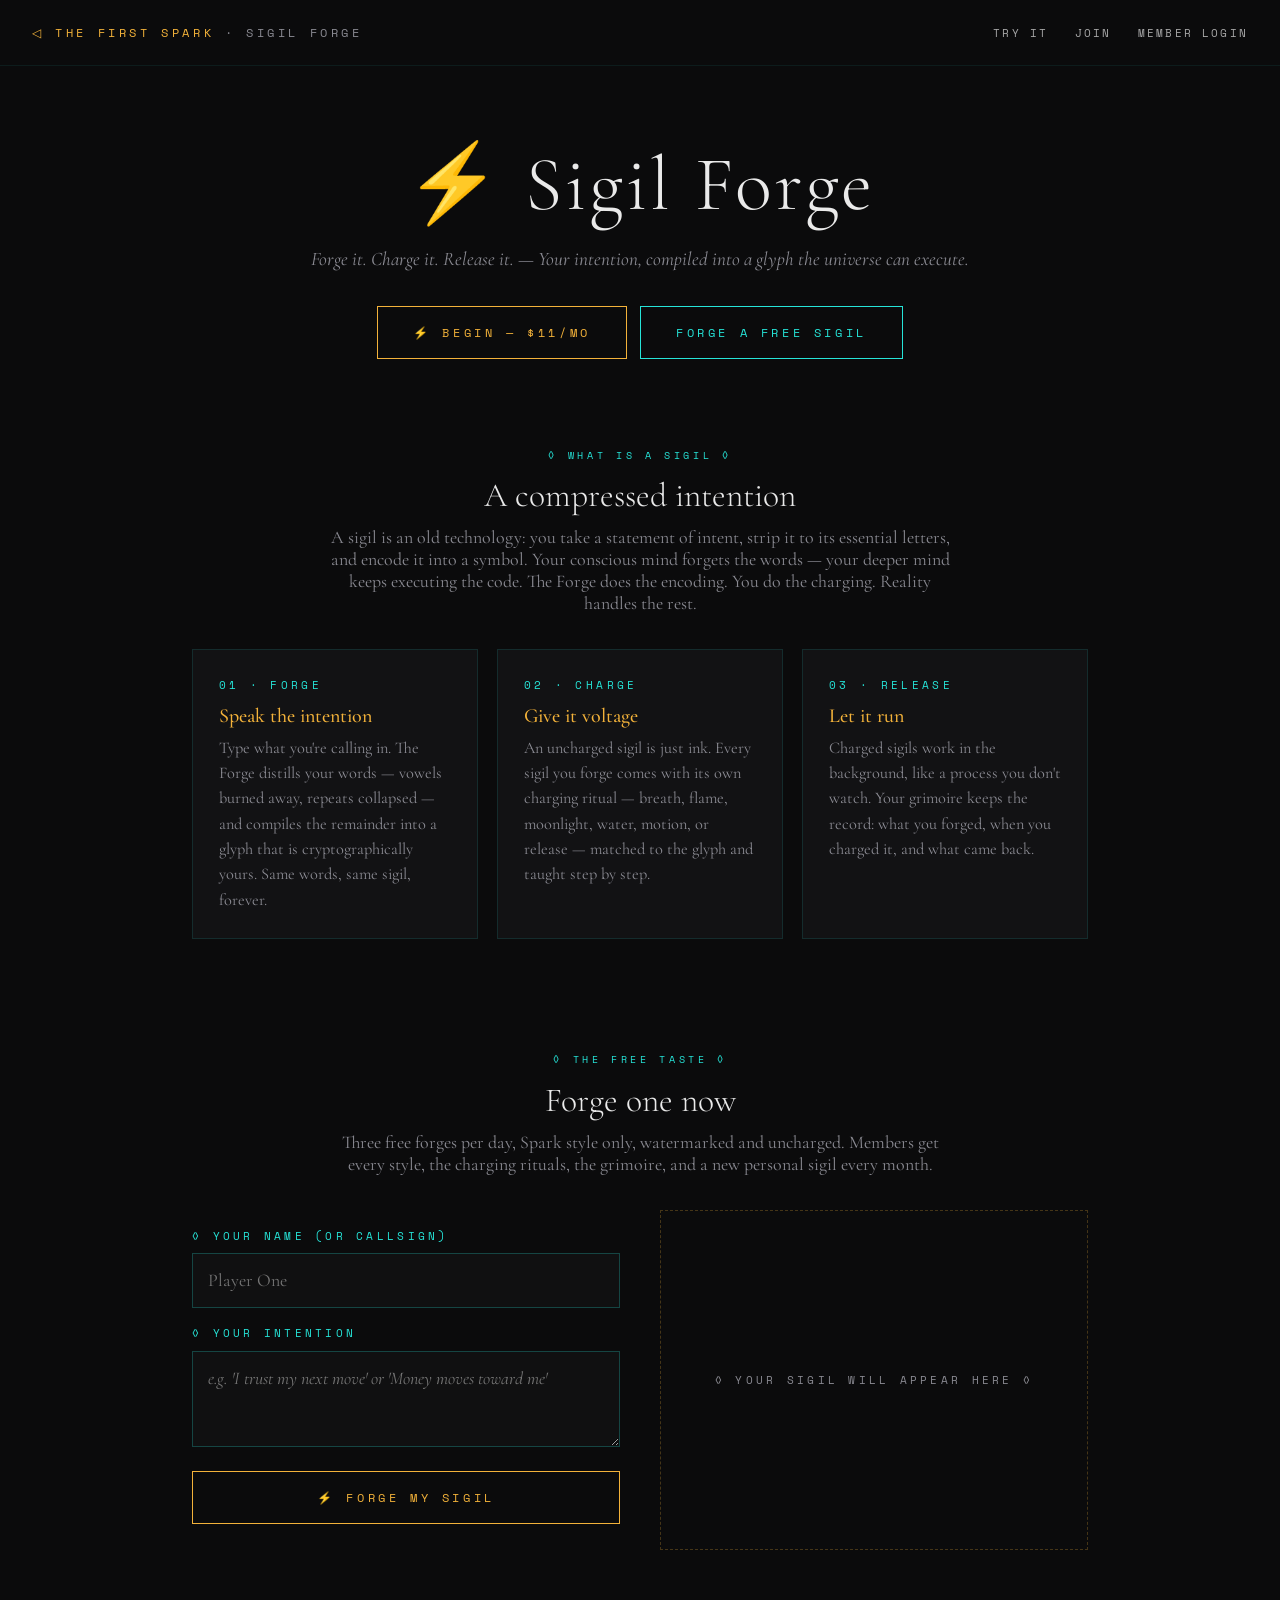
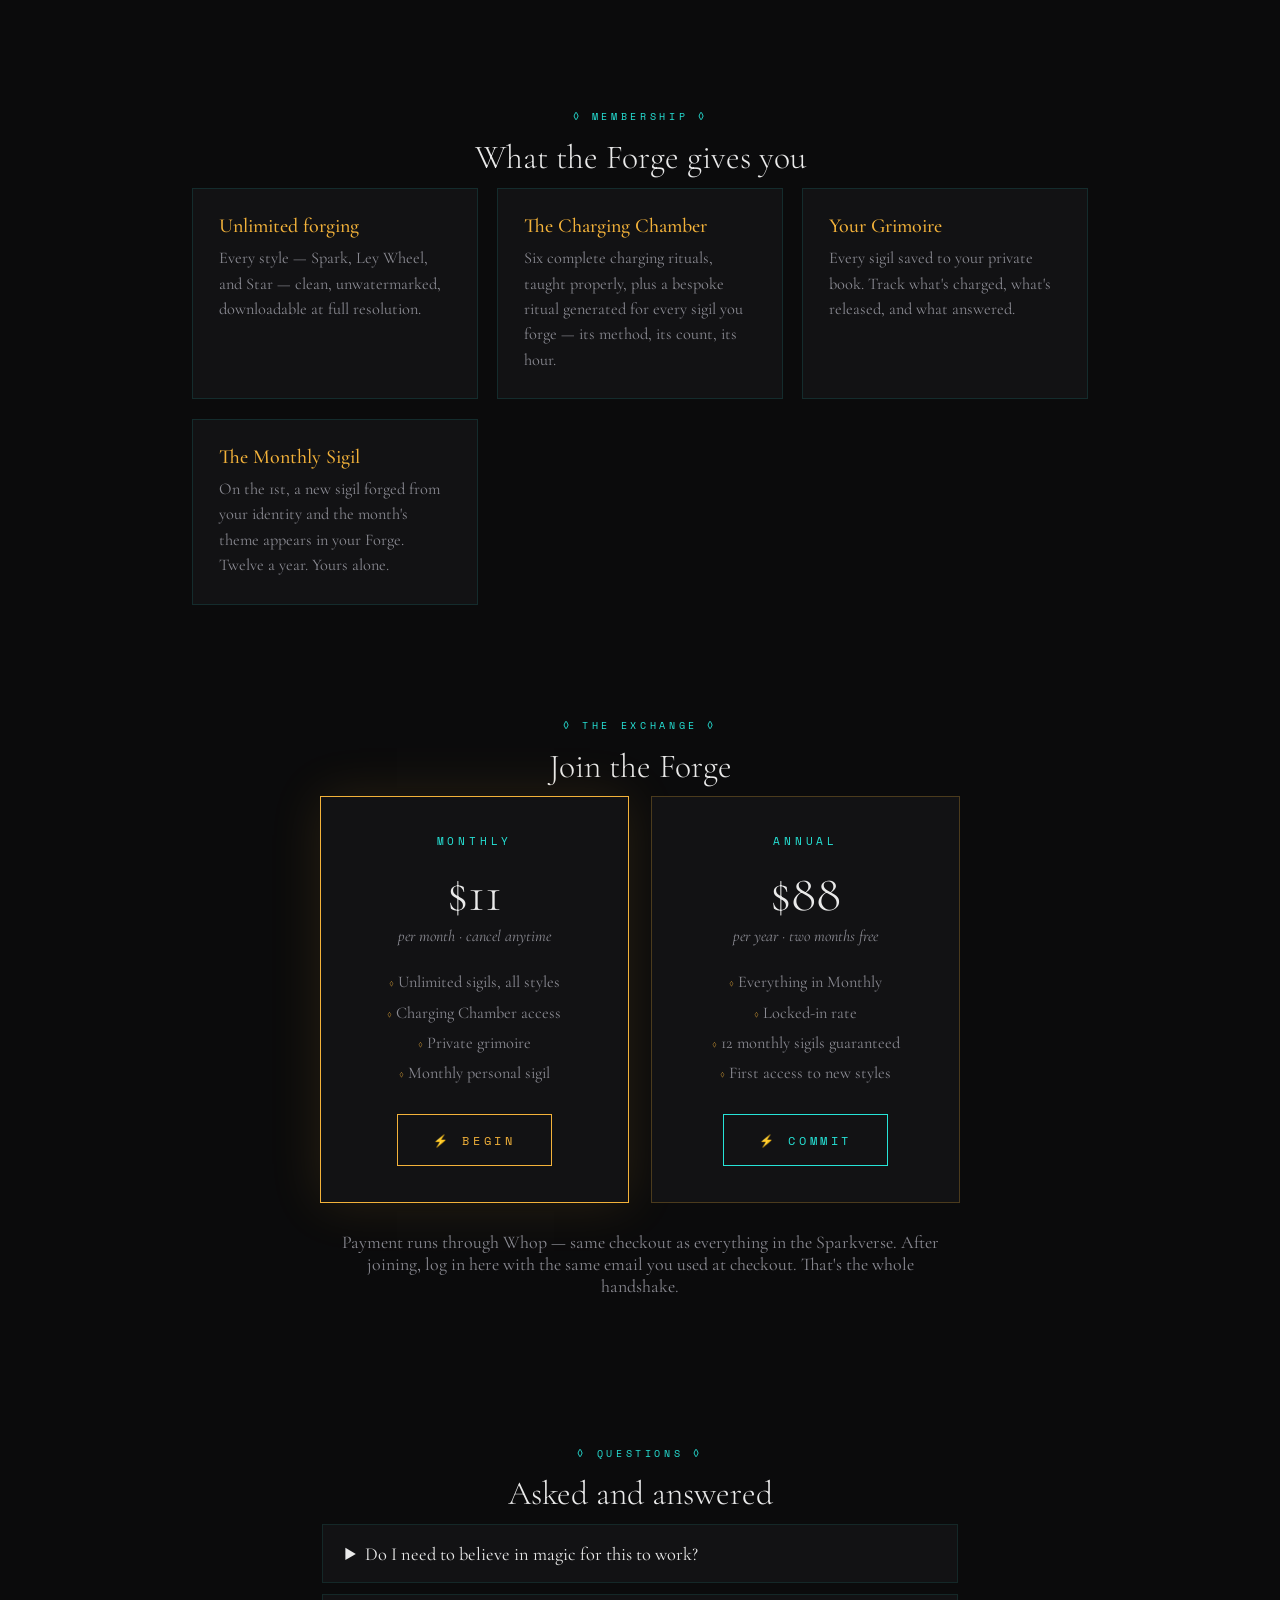
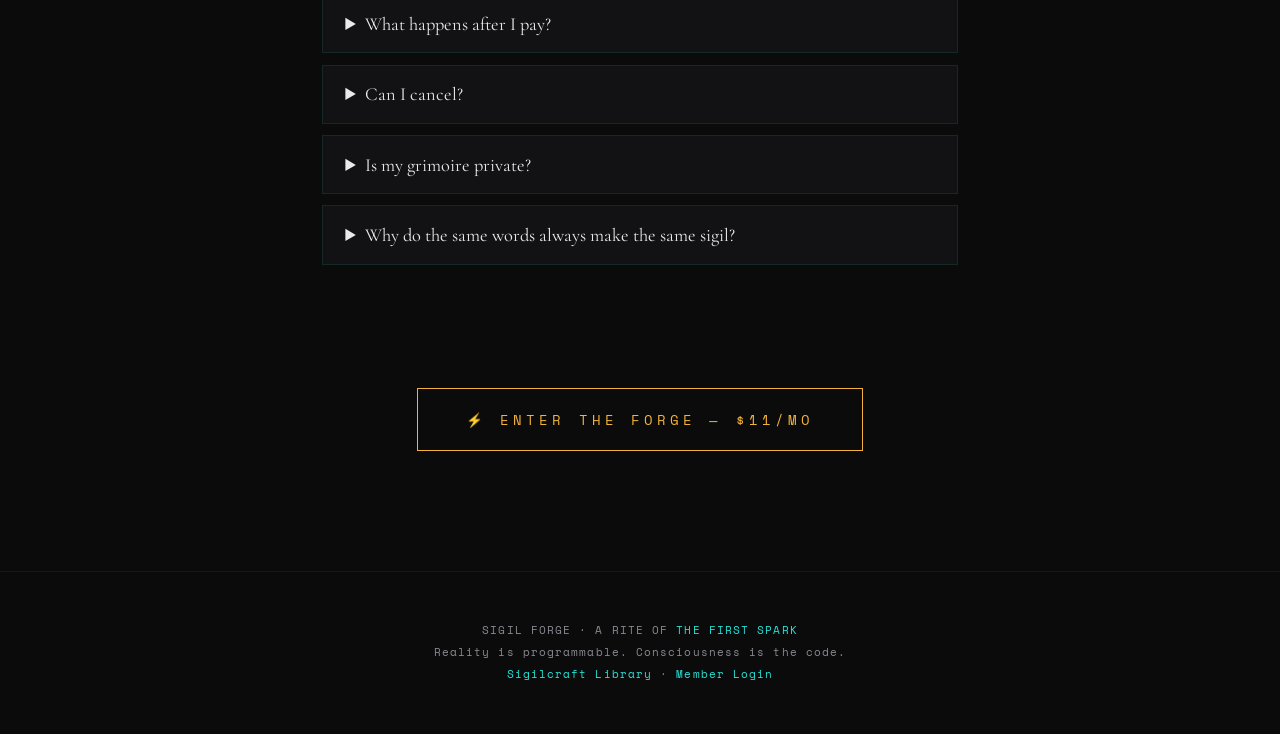
==== forge/index.html @ 8637c328 "Mount Sigil Forge subscription app at /forge/ + nav links Co-Authored-By: Claude Fable 5 <noreply@an" ====
<!DOCTYPE html>
<html lang="en">
<head>
<meta charset="UTF-8">
<meta name="viewport" content="width=device-width, initial-scale=1.0">
<title>Sigil Forge — Forge It. Charge It. Release It.</title>
<meta name="description" content="A monthly sigil practice from the Sparkverse. Forge personalized sigils from your intentions, learn to charge them, and build your grimoire. $11/month.">
<meta property="og:title" content="Sigil Forge — The Sparkverse">
<meta property="og:description" content="Forge personalized sigils from your intentions. Learn to charge them. Build your grimoire.">
<link href="https://fonts.googleapis.com/css2?family=Cormorant+Garamond:wght@300;400;500;600&family=Space+Mono:wght@400;700&display=swap" rel="stylesheet">
<link rel="stylesheet" href="css/forge.css">
<!-- Google Tag Manager -->
<script>(function(w,d,s,l,i){w[l]=w[l]||[];w[l].push({'gtm.start':
new Date().getTime(),event:'gtm.js'});var f=d.getElementsByTagName(s)[0],
j=d.createElement(s),dl=l!='dataLayer'?'&l='+l:'';j.async=true;j.src=
'https://www.googletagmanager.com/gtm.js?id='+i+dl;f.parentNode.insertBefore(j,f);
})(window,document,'script','dataLayer','GTM-K4TKPMG9');</script>
<!-- End Google Tag Manager -->
</head>
<body>
<!-- Google Tag Manager (noscript) -->
<noscript><iframe src="https://www.googletagmanager.com/ns.html?id=GTM-K4TKPMG9"
height="0" width="0" style="display:none;visibility:hidden"></iframe></noscript>
<!-- End Google Tag Manager (noscript) -->

<nav>
  <div class="brand"><a href="https://thefirstspark.shop">◁ THE FIRST SPARK</a> · SIGIL FORGE</div>
  <div class="links">
    <a href="#taste">Try It</a>
    <a href="#pricing">Join</a>
    <a href="app.html">Member Login</a>
  </div>
</nav>

<div class="hero">
  <h1><span class="flame">⚡</span> Sigil Forge</h1>
  <p class="sub">Forge it. Charge it. Release it. — Your intention, compiled into a glyph the universe can execute.</p>
  <div style="margin-top:2.2rem; display:flex; gap:0.8rem; justify-content:center; flex-wrap:wrap;">
    <a class="btn" id="joinTop" href="#pricing">⚡ Begin — $11/mo</a>
    <a class="btn cyan" href="#taste">Forge a Free Sigil</a>
  </div>
</div>

<div class="section">
  <div class="kicker">◊ What is a sigil ◊</div>
  <h2>A compressed intention</h2>
  <p class="lead">
    A sigil is an old technology: you take a statement of intent, strip it to its
    essential letters, and encode it into a symbol. Your conscious mind forgets the
    words — your deeper mind keeps executing the code. The Forge does the encoding.
    You do the charging. Reality handles the rest.
  </p>
  <div class="cards">
    <div class="card"><span class="num">01 · FORGE</span>
      <h3>Speak the intention</h3>
      <p>Type what you're calling in. The Forge distills your words — vowels burned away, repeats collapsed — and compiles the remainder into a glyph that is cryptographically yours. Same words, same sigil, forever.</p>
    </div>
    <div class="card"><span class="num">02 · CHARGE</span>
      <h3>Give it voltage</h3>
      <p>An uncharged sigil is just ink. Every sigil you forge comes with its own charging ritual — breath, flame, moonlight, water, motion, or release — matched to the glyph and taught step by step.</p>
    </div>
    <div class="card"><span class="num">03 · RELEASE</span>
      <h3>Let it run</h3>
      <p>Charged sigils work in the background, like a process you don't watch. Your grimoire keeps the record: what you forged, when you charged it, and what came back.</p>
    </div>
  </div>
</div>

<div class="section" id="taste">
  <div class="kicker">◊ The free taste ◊</div>
  <h2>Forge one now</h2>
  <p class="lead">Three free forges per day, Spark style only, watermarked and uncharged. Members get every style, the charging rituals, the grimoire, and a new personal sigil every month.</p>
  <div class="forge-grid">
    <div>
      <div class="label">◊ Your name (or callsign)</div>
      <input type="text" id="nameInput" placeholder="Player One" maxlength="40">
      <div class="label">◊ Your intention</div>
      <textarea id="intentionInput" placeholder="e.g. 'I trust my next move' or 'Money moves toward me'" maxlength="140"></textarea>
      <div style="margin-top:1.2rem;">
        <button class="btn" id="forgeBtn" style="width:100%;">⚡ Forge My Sigil</button>
      </div>
      <div class="hint" id="tasteHint"></div>
    </div>
    <div>
      <div class="sigil-out empty" id="sigilOut">
        <canvas id="sigilCanvas" width="600" height="600"></canvas>
      </div>
      <div class="distill-strip" id="distillStrip"></div>
      <div class="meta-line" id="sigilMeta"></div>
      <div class="actions" id="tasteActions" style="display:none;">
        <button class="btn ghost small" id="downloadBtn">Download</button>
        <a class="btn small" href="#pricing">Unlock the Charge →</a>
      </div>
    </div>
  </div>
</div>

<div class="section">
  <div class="kicker">◊ Membership ◊</div>
  <h2>What the Forge gives you</h2>
  <div class="cards">
    <div class="card"><h3>Unlimited forging</h3><p>Every style — Spark, Ley Wheel, and Star — clean, unwatermarked, downloadable at full resolution.</p></div>
    <div class="card"><h3>The Charging Chamber</h3><p>Six complete charging rituals, taught properly, plus a bespoke ritual generated for every sigil you forge — its method, its count, its hour.</p></div>
    <div class="card"><h3>Your Grimoire</h3><p>Every sigil saved to your private book. Track what's charged, what's released, and what answered.</p></div>
    <div class="card"><h3>The Monthly Sigil</h3><p>On the 1st, a new sigil forged from your identity and the month's theme appears in your Forge. Twelve a year. Yours alone.</p></div>
  </div>
</div>

<div class="section" id="pricing">
  <div class="kicker">◊ The exchange ◊</div>
  <h2>Join the Forge</h2>
  <div class="price-grid">
    <div class="price-card featured">
      <div class="tier">Monthly</div>
      <div class="price">$11</div>
      <div class="per">per month · cancel anytime</div>
      <ul>
        <li>Unlimited sigils, all styles</li>
        <li>Charging Chamber access</li>
        <li>Private grimoire</li>
        <li>Monthly personal sigil</li>
      </ul>
      <a class="btn" id="checkoutMonthly" href="#">⚡ Begin</a>
    </div>
    <div class="price-card">
      <div class="tier">Annual</div>
      <div class="price">$88</div>
      <div class="per">per year · two months free</div>
      <ul>
        <li>Everything in Monthly</li>
        <li>Locked-in rate</li>
        <li>12 monthly sigils guaranteed</li>
        <li>First access to new styles</li>
      </ul>
      <a class="btn cyan" id="checkoutAnnual" href="#">⚡ Commit</a>
    </div>
  </div>
  <p class="lead" style="margin-top:1.8rem;">Payment runs through Whop — same checkout as everything in the Sparkverse.
  After joining, log in here with the same email you used at checkout. That's the whole handshake.</p>
</div>

<div class="section faq" style="max-width:700px;">
  <div class="kicker">◊ Questions ◊</div>
  <h2>Asked and answered</h2>
  <details><summary>Do I need to believe in magic for this to work?</summary>
    <p>You need to believe in focus. A sigil is a focus technology — it compresses an intention so your attention can stop gripping it. Whether the mechanism is psychological, magical, or both is yours to decide. The practice works either way.</p></details>
  <details><summary>What happens after I pay?</summary>
    <p>Come back here and hit Member Login. Enter the same email you used at Whop checkout and we'll send you a magic link — no password to remember. Your access is already waiting.</p></details>
  <details><summary>Can I cancel?</summary>
    <p>Anytime, from your Whop account, in about three clicks. Your grimoire stays saved — if you return, it's exactly where you left it.</p></details>
  <details><summary>Is my grimoire private?</summary>
    <p>Completely. Your sigils are stored under your account and readable by you alone. We don't look at your intentions. That's between you and the field.</p></details>
  <details><summary>Why do the same words always make the same sigil?</summary>
    <p>The Forge is deterministic — your name and intention are hashed into a seed that drives every line of the glyph. It's not random decoration; it's your words, encoded. Change one letter and the whole sigil changes.</p></details>
</div>

<div class="section" style="text-align:center;">
  <a class="btn" id="joinBottom" href="#pricing" style="font-size:0.85rem; padding:1.3rem 3rem;">⚡ ENTER THE FORGE — $11/MO</a>
</div>

<footer>
  <div>SIGIL FORGE · A RITE OF <a href="https://thefirstspark.shop">THE FIRST SPARK</a></div>
  <div>Reality is programmable. Consciousness is the code.</div>
  <div><a href="https://sigilcraft.thefirstspark.shop">Sigilcraft Library</a> · <a href="app.html">Member Login</a></div>
</footer>

<script src="js/config.js"></script>
<script src="js/sigil-engine.js"></script>
<script>
(function () {
  const cfg = window.SF_CONFIG;
  document.getElementById('checkoutMonthly').href = cfg.WHOP_CHECKOUT_URL;
  document.getElementById('checkoutAnnual').href = cfg.WHOP_CHECKOUT_URL;

  const LS_KEY = 'sf_taste';
  function tasteState() {
    try {
      const s = JSON.parse(localStorage.getItem(LS_KEY) || '{}');
      const today = new Date().toISOString().slice(0, 10);
      if (s.day !== today) return { day: today, count: 0 };
      return s;
    } catch { return { day: '', count: 0 }; }
  }

  let current = null;

  document.getElementById('forgeBtn').addEventListener('click', () => {
    const name = document.getElementById('nameInput').value.trim();
    const intent = document.getElementById('intentionInput').value.trim();
    const hint = document.getElementById('tasteHint');
    if (!name || !intent) {
      hint.textContent = 'SPEAK YOUR NAME AND INTENTION FIRST.';
      return;
    }
    const s = tasteState();
    if (s.count >= 3) {
      hint.textContent = 'THE FREE FORGE COOLS UNTIL TOMORROW. MEMBERS FORGE WITHOUT LIMIT.';
      return;
    }
    s.count += 1;
    localStorage.setItem(LS_KEY, JSON.stringify(s));

    const canvas = document.getElementById('sigilCanvas');
    current = SigilEngine.draw(canvas, { name, intention: intent, style: 'spark', watermark: true });
    document.getElementById('sigilOut').classList.remove('empty');
    document.getElementById('sigilOut').classList.add('rendered');
    document.getElementById('distillStrip').textContent = current.distilled.split('').join(' ');
    document.getElementById('sigilMeta').textContent =
      '◊ SIGIL::' + current.id + ' · DISTILLED FROM YOUR WORDS · UNCHARGED ◊';
    document.getElementById('tasteActions').style.display = 'flex';
    hint.textContent = (3 - s.count) + ' FREE FORGE' + (3 - s.count === 1 ? '' : 'S') + ' LEFT TODAY.';
  });

  document.getElementById('downloadBtn').addEventListener('click', () => {
    if (!current) return;
    const link = document.createElement('a');
    link.download = 'sigil-' + current.id + '.png';
    link.href = document.getElementById('sigilCanvas').toDataURL('image/png');
    link.click();
  });
})();
</script>
</body>
</html>
---- forge/css/forge.css ----
:root {
  --core-black: #0B0B0C;
  --panel: #121214;
  --ember: #FF6A3D;
  --gold: #F3B23A;
  --violet: #6B4DF2;
  --cyan: #26E4D8;
  --ink: #EAEAEA;
  --mute: #8A8A92;
}
* { box-sizing: border-box; margin: 0; padding: 0; }
html, body {
  background: var(--core-black);
  color: var(--ink);
  font-family: 'Cormorant Garamond', serif;
  min-height: 100vh;
}
a { color: var(--cyan); }

.mono {
  font-family: 'Space Mono', monospace;
  letter-spacing: 0.25em;
  text-transform: uppercase;
}

nav {
  padding: 1.4rem 2rem;
  display: flex;
  justify-content: space-between;
  align-items: center;
  border-bottom: 1px solid rgba(38, 228, 216, 0.08);
  flex-wrap: wrap;
  gap: 0.75rem;
}
nav .brand {
  font-family: 'Space Mono', monospace;
  font-size: 0.75rem;
  letter-spacing: 0.3em;
  text-transform: uppercase;
  color: var(--mute);
}
nav .brand a { color: var(--gold); text-decoration: none; }
nav .links a {
  color: var(--ink);
  text-decoration: none;
  margin-left: 1.4rem;
  font-family: 'Space Mono', monospace;
  font-size: 0.68rem;
  letter-spacing: 0.2em;
  text-transform: uppercase;
  opacity: 0.7;
}
nav .links a:hover, nav .links a.active { color: var(--gold); opacity: 1; }

.hero {
  padding: 4.5rem 2rem 2rem;
  text-align: center;
  max-width: 760px;
  margin: 0 auto;
}
.hero h1 {
  font-size: clamp(2.6rem, 7vw, 4.8rem);
  font-weight: 300;
  letter-spacing: 0.04em;
}
.hero h1 .flame { color: var(--gold); }
.hero .sub { color: var(--mute); margin-top: 1rem; font-size: 1.2rem; font-style: italic; }

.btn {
  display: inline-block;
  background: transparent;
  border: 1px solid var(--gold);
  color: var(--gold);
  padding: 1.05rem 2.2rem;
  font-family: 'Space Mono', monospace;
  font-size: 0.75rem;
  letter-spacing: 0.3em;
  text-transform: uppercase;
  cursor: pointer;
  text-decoration: none;
  transition: all 0.3s;
}
.btn:hover {
  background: var(--gold);
  color: var(--core-black);
  box-shadow: 0 0 40px rgba(243, 178, 58, 0.4);
}
.btn.cyan { border-color: var(--cyan); color: var(--cyan); }
.btn.cyan:hover { background: var(--cyan); color: var(--core-black); box-shadow: 0 0 40px rgba(38, 228, 216, 0.35); }
.btn.ghost { border-color: rgba(255,255,255,0.25); color: var(--mute); }
.btn.ghost:hover { background: rgba(255,255,255,0.08); color: var(--ink); box-shadow: none; }
.btn:disabled { opacity: 0.45; cursor: default; }
.btn.small { padding: 0.65rem 1.1rem; font-size: 0.62rem; letter-spacing: 0.2em; }

.section {
  max-width: 960px;
  margin: 0 auto;
  padding: 3.5rem 2rem;
}
.section h2 {
  font-weight: 300;
  font-size: 2.1rem;
  text-align: center;
  margin-bottom: 0.6rem;
}
.section .kicker {
  font-family: 'Space Mono', monospace;
  font-size: 0.65rem;
  letter-spacing: 0.35em;
  color: var(--cyan);
  text-transform: uppercase;
  text-align: center;
  margin-bottom: 0.8rem;
}
.section .lead {
  color: var(--mute);
  text-align: center;
  max-width: 620px;
  margin: 0 auto 2.2rem;
  font-size: 1.12rem;
}

.cards { display: grid; grid-template-columns: repeat(auto-fit, minmax(250px, 1fr)); gap: 1.2rem; }
.card {
  background: var(--panel);
  border: 1px solid rgba(38, 228, 216, 0.12);
  padding: 1.6rem;
}
.card h3 { font-weight: 500; font-size: 1.25rem; margin-bottom: 0.5rem; color: var(--gold); }
.card p { color: var(--mute); font-size: 1.02rem; line-height: 1.55; }
.card .num {
  font-family: 'Space Mono', monospace;
  color: var(--cyan);
  font-size: 0.7rem;
  letter-spacing: 0.3em;
  display: block;
  margin-bottom: 0.7rem;
}

.forge-grid {
  display: grid;
  grid-template-columns: 1fr 1fr;
  gap: 2.5rem;
  align-items: start;
}
@media (max-width: 820px) { .forge-grid { grid-template-columns: 1fr; } }

.label {
  font-family: 'Space Mono', monospace;
  font-size: 0.68rem;
  letter-spacing: 0.3em;
  color: var(--cyan);
  text-transform: uppercase;
  margin: 1.1rem 0 0.6rem;
}
input[type="text"], input[type="email"], textarea, select {
  width: 100%;
  background: rgba(255, 255, 255, 0.02);
  border: 1px solid rgba(38, 228, 216, 0.25);
  color: var(--ink);
  padding: 0.95rem;
  font-family: 'Cormorant Garamond', serif;
  font-size: 1.12rem;
}
input:focus, textarea:focus, select:focus { outline: none; border-color: var(--cyan); }
textarea { min-height: 96px; resize: vertical; font-style: italic; }
select { font-family: 'Space Mono', monospace; font-size: 0.8rem; letter-spacing: 0.1em; }
select option { background: var(--panel); }

.sigil-out {
  text-align: center;
  padding: 1rem;
  min-height: 340px;
  display: flex;
  flex-direction: column;
  align-items: center;
  justify-content: center;
  border: 1px dashed rgba(243, 178, 58, 0.25);
  position: relative;
}
.sigil-out.empty::before {
  content: '◊ YOUR SIGIL WILL APPEAR HERE ◊';
  font-family: 'Space Mono', monospace;
  font-size: 0.68rem;
  letter-spacing: 0.3em;
  color: var(--mute);
}
.sigil-out canvas { max-width: 100%; display: none; }
.sigil-out.rendered canvas { display: block; }
.sigil-out.rendered::before { display: none; }

.distill-strip {
  font-family: 'Space Mono', monospace;
  letter-spacing: 0.5em;
  font-size: 1.05rem;
  color: var(--gold);
  text-align: center;
  margin-top: 0.9rem;
  min-height: 1.4rem;
}
.meta-line {
  font-family: 'Space Mono', monospace;
  font-size: 0.62rem;
  letter-spacing: 0.2em;
  color: var(--mute);
  text-transform: uppercase;
  text-align: center;
  margin-top: 0.6rem;
}
.actions { display: flex; gap: 0.5rem; margin-top: 1.2rem; justify-content: center; flex-wrap: wrap; }

.price-grid { display: grid; grid-template-columns: repeat(auto-fit, minmax(260px, 1fr)); gap: 1.4rem; max-width: 640px; margin: 0 auto; }
.price-card {
  background: var(--panel);
  border: 1px solid rgba(243, 178, 58, 0.25);
  padding: 2.2rem 1.8rem;
  text-align: center;
}
.price-card.featured { border-color: var(--gold); box-shadow: 0 0 50px rgba(243, 178, 58, 0.12); }
.price-card .tier { font-family: 'Space Mono', monospace; font-size: 0.68rem; letter-spacing: 0.35em; color: var(--cyan); text-transform: uppercase; }
.price-card .price { font-size: 3.2rem; font-weight: 300; margin: 0.9rem 0 0.1rem; color: var(--ink); }
.price-card .per { color: var(--mute); font-style: italic; margin-bottom: 1.3rem; }
.price-card ul { list-style: none; margin: 0 0 1.6rem; }
.price-card li { color: var(--mute); padding: 0.32rem 0; font-size: 1.02rem; }
.price-card li::before { content: '◊ '; color: var(--gold); }

.ritual-box {
  background: var(--panel);
  border: 1px solid rgba(107, 77, 242, 0.35);
  padding: 1.8rem;
  margin-top: 1.4rem;
}
.ritual-box h3 { color: var(--violet); font-weight: 500; margin-bottom: 0.4rem; }
.ritual-box .sub { color: var(--mute); font-style: italic; margin-bottom: 1rem; }
.ritual-box ol { margin-left: 1.3rem; color: var(--ink); }
.ritual-box li { padding: 0.35rem 0; line-height: 1.55; font-size: 1.05rem; }

.grimoire-grid { display: grid; grid-template-columns: repeat(auto-fill, minmax(210px, 1fr)); gap: 1.2rem; }
.grimoire-card { background: var(--panel); border: 1px solid rgba(38, 228, 216, 0.12); padding: 0.9rem; text-align: center; }
.grimoire-card canvas { width: 100%; height: auto; }
.grimoire-card .intent { font-style: italic; color: var(--mute); font-size: 0.95rem; margin: 0.6rem 0 0.3rem; overflow: hidden; text-overflow: ellipsis; white-space: nowrap; }
.badge {
  display: inline-block;
  font-family: 'Space Mono', monospace;
  font-size: 0.55rem;
  letter-spacing: 0.2em;
  padding: 0.25rem 0.55rem;
  border: 1px solid var(--gold);
  color: var(--gold);
  text-transform: uppercase;
  margin-top: 0.4rem;
}
.badge.uncharged { border-color: var(--mute); color: var(--mute); }

.tabs { display: flex; justify-content: center; gap: 0.4rem; flex-wrap: wrap; padding: 1.6rem 1rem 0; }
.tab {
  background: transparent;
  border: 1px solid rgba(255,255,255,0.15);
  color: var(--mute);
  padding: 0.75rem 1.4rem;
  font-family: 'Space Mono', monospace;
  font-size: 0.66rem;
  letter-spacing: 0.25em;
  text-transform: uppercase;
  cursor: pointer;
  transition: all 0.25s;
}
.tab.active { border-color: var(--gold); color: var(--gold); }
.tab:hover { color: var(--ink); }
.panel { display: none; }
.panel.active { display: block; }

.gate {
  max-width: 460px;
  margin: 4rem auto;
  padding: 2.4rem;
  background: var(--panel);
  border: 1px solid rgba(243, 178, 58, 0.3);
  text-align: center;
}
.gate h2 { font-weight: 300; margin-bottom: 0.4rem; }
.gate p { color: var(--mute); margin-bottom: 1rem; }
.hint { font-family: 'Space Mono', monospace; font-size: 0.62rem; letter-spacing: 0.15em; color: var(--cyan); min-height: 1.2rem; margin-top: 0.8rem; }

.notice {
  max-width: 640px;
  margin: 1.4rem auto 0;
  padding: 1rem 1.4rem;
  border: 1px solid rgba(255, 106, 61, 0.4);
  color: var(--mute);
  font-size: 1rem;
  text-align: center;
}

footer {
  padding: 3rem 2rem;
  text-align: center;
  border-top: 1px solid rgba(38, 228, 216, 0.08);
  font-family: 'Space Mono', monospace;
  font-size: 0.68rem;
  color: var(--mute);
  letter-spacing: 0.1em;
  margin-top: 4rem;
  line-height: 2;
}
footer a { color: var(--cyan); text-decoration: none; }

.faq details {
  background: var(--panel);
  border: 1px solid rgba(38,228,216,0.1);
  padding: 1.1rem 1.4rem;
  margin-bottom: 0.7rem;
}
.faq summary { cursor: pointer; font-size: 1.15rem; color: var(--ink); }
.faq p { color: var(--mute); padding-top: 0.7rem; line-height: 1.6; }
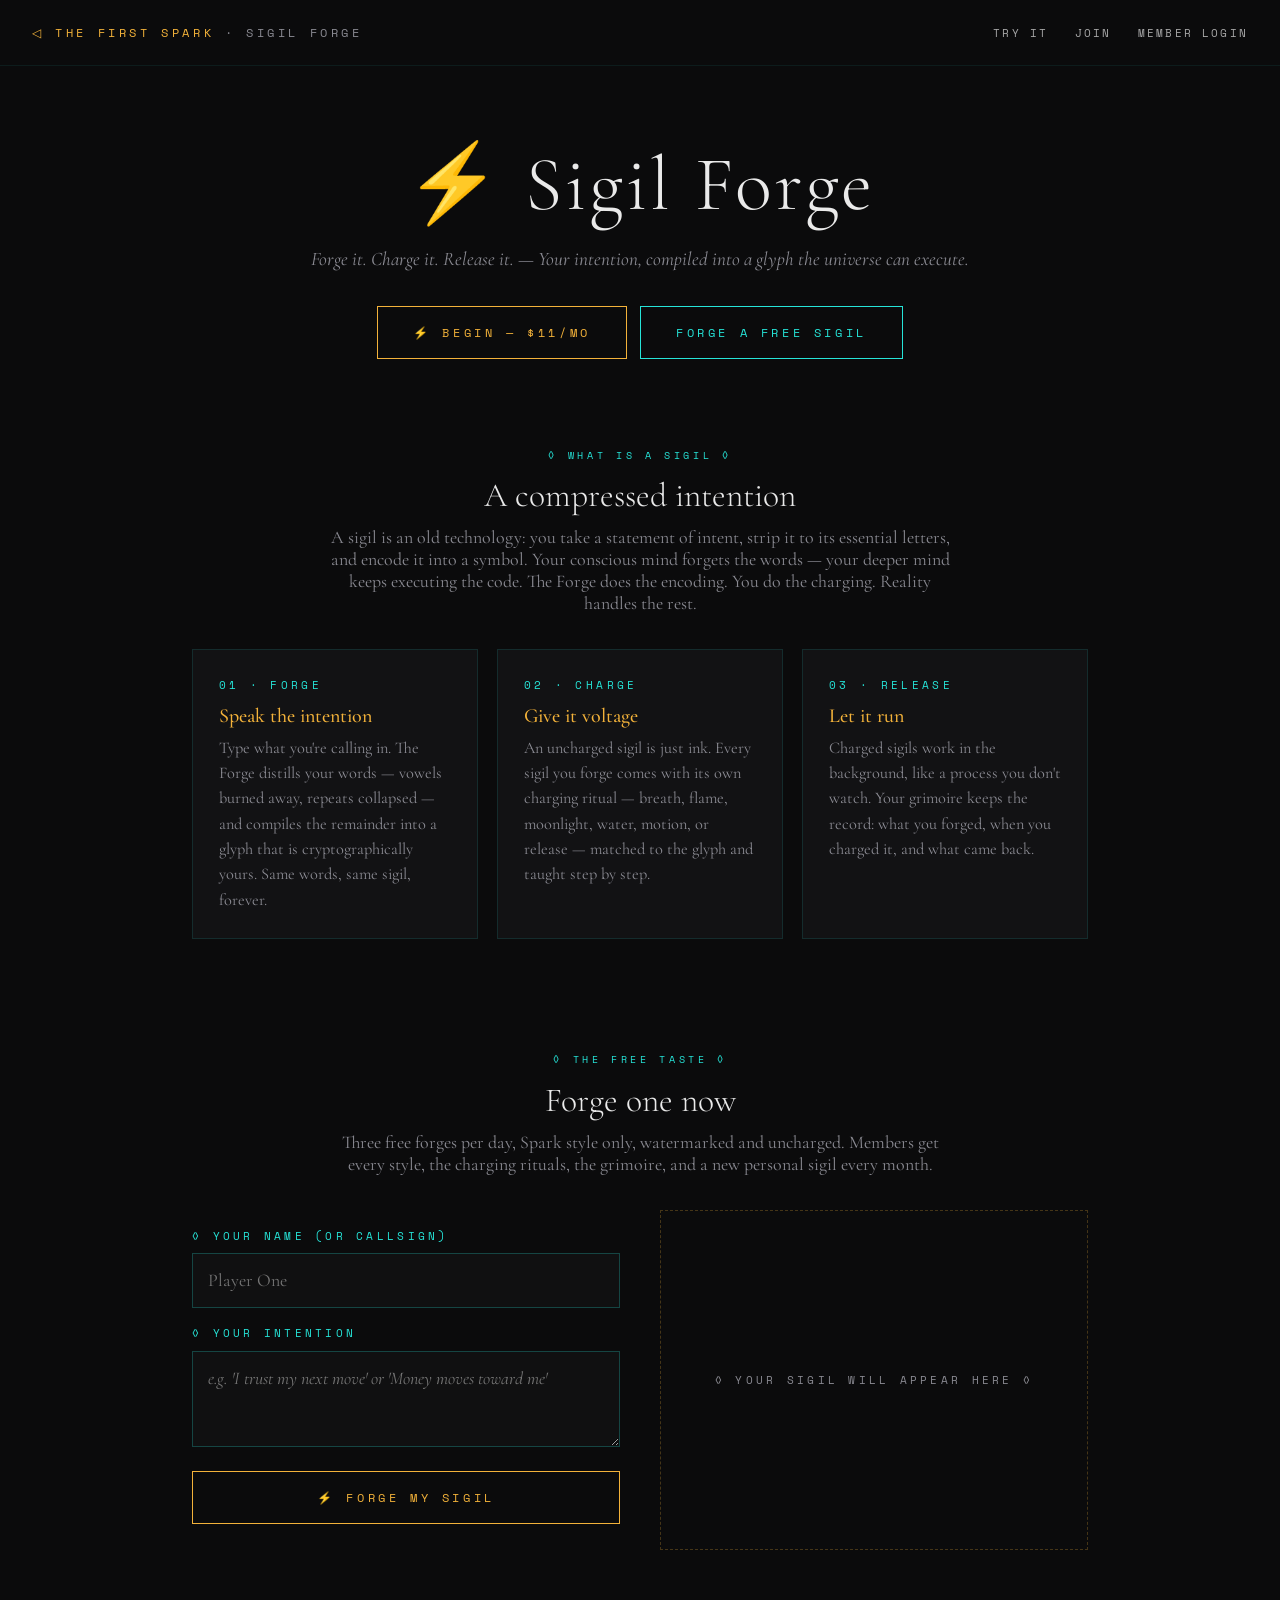
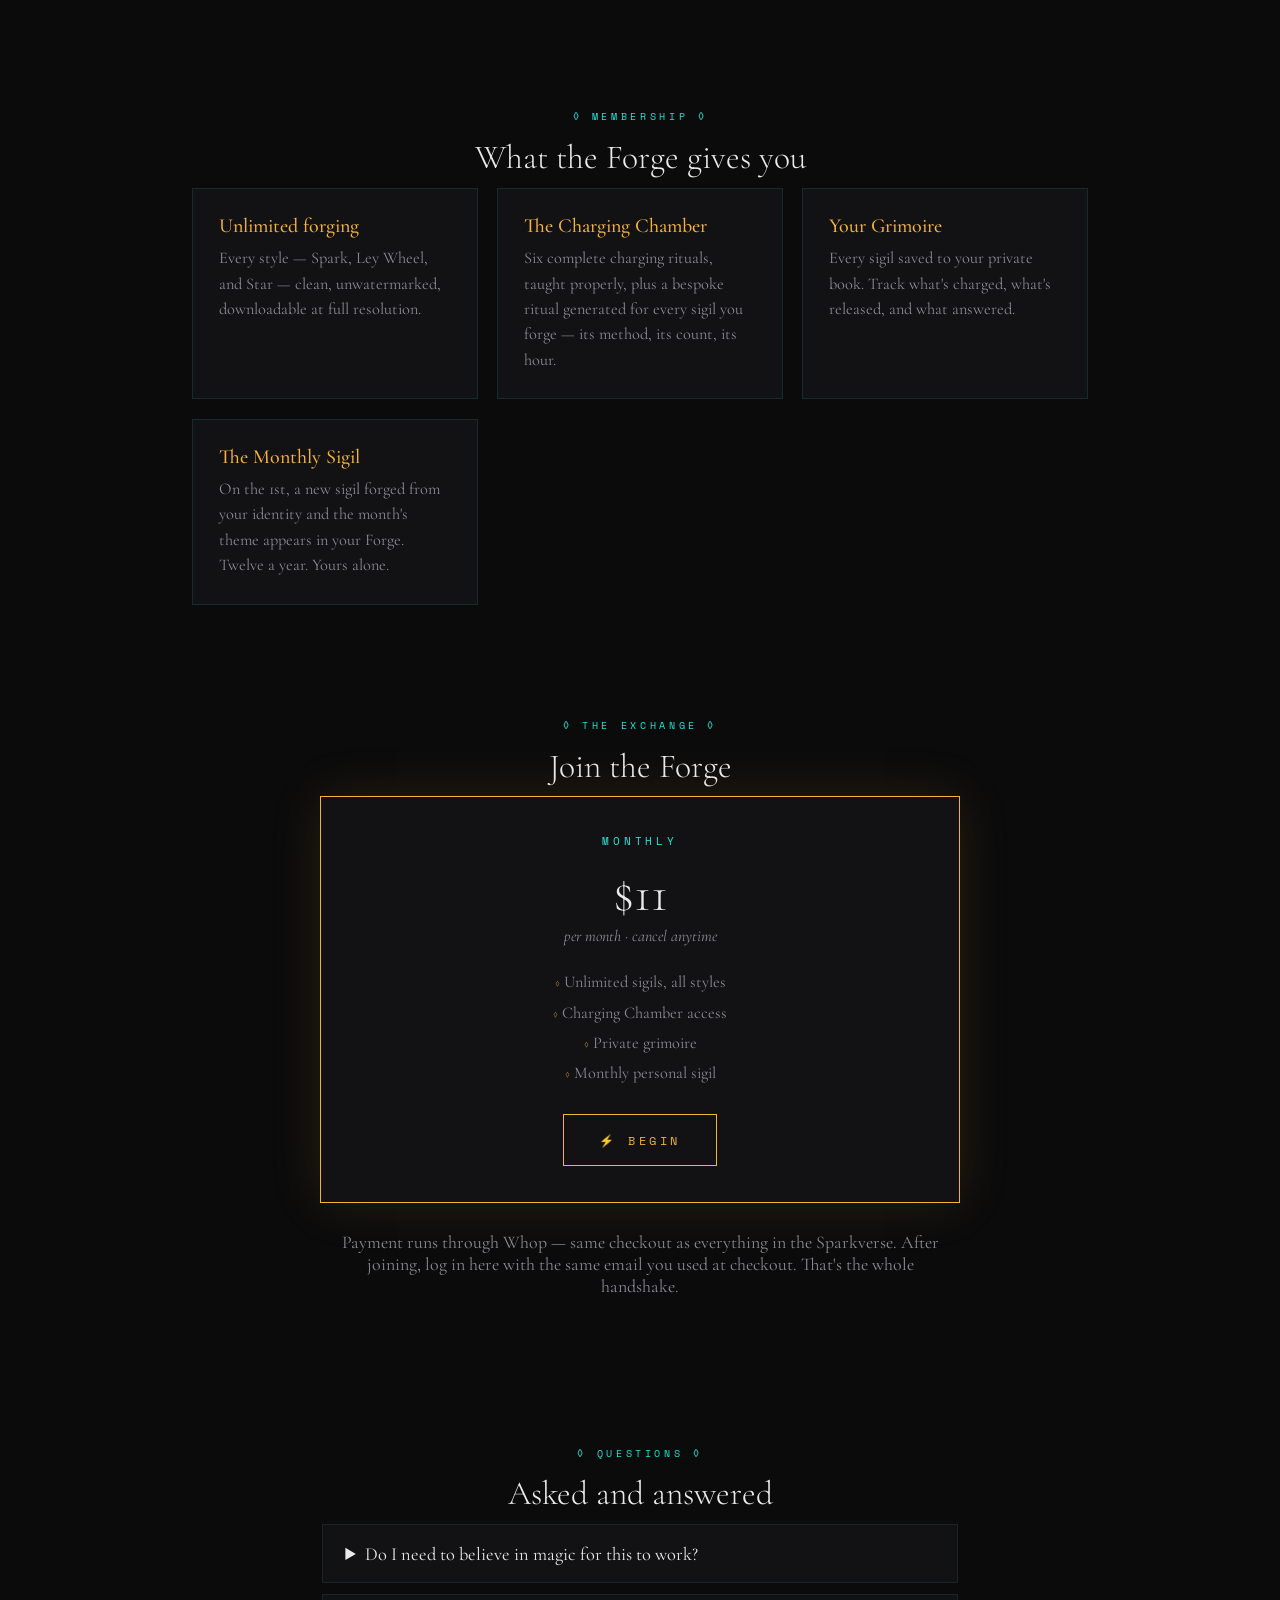
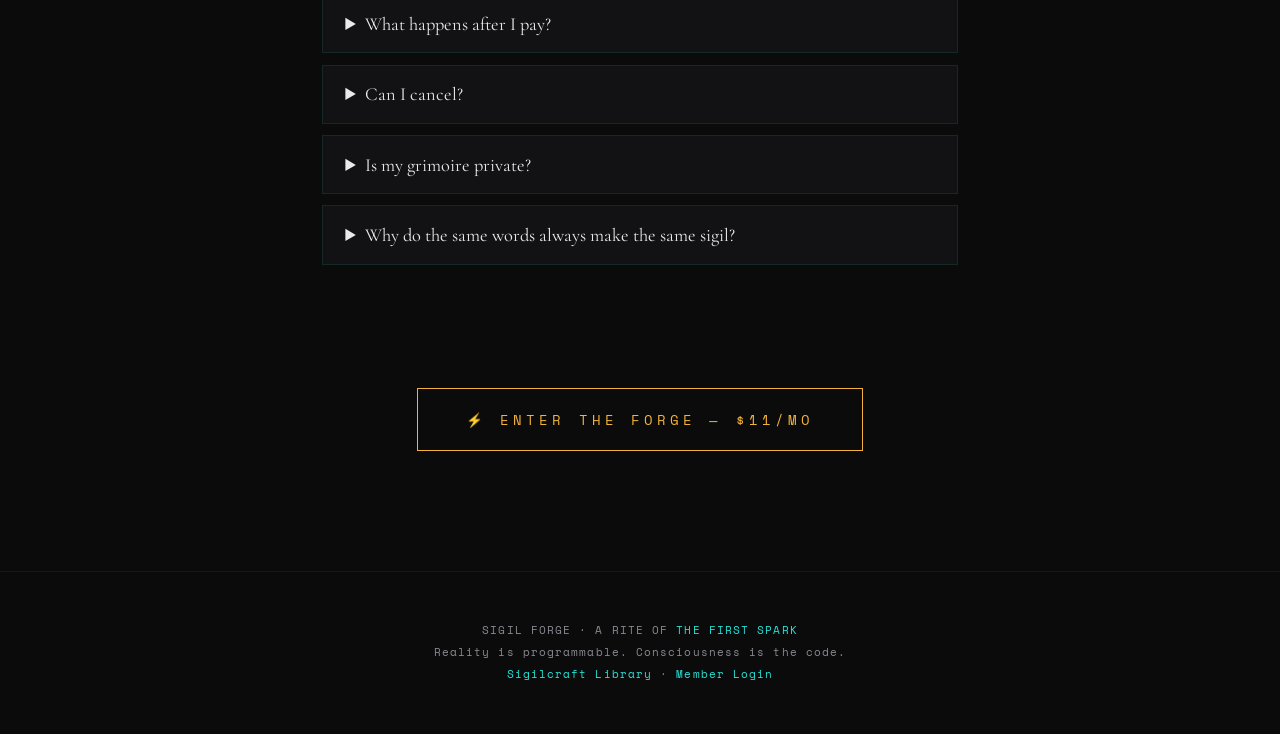
==== commit 50858b8e: "Wire live Whop checkout link for the $11/mo plan; hide Annual card until its plan exists Co-Authored" ====
--- a/forge/index.html
+++ b/forge/index.html
@@ -170,7 +170,13 @@
 (function () {
   const cfg = window.SF_CONFIG;
   document.getElementById('checkoutMonthly').href = cfg.WHOP_CHECKOUT_URL;
-  document.getElementById('checkoutAnnual').href = cfg.WHOP_CHECKOUT_URL;
+  // The Annual card only shows once its Whop plan link exists in config.js.
+  const annualBtn = document.getElementById('checkoutAnnual');
+  if (cfg.WHOP_CHECKOUT_URL_ANNUAL) {
+    annualBtn.href = cfg.WHOP_CHECKOUT_URL_ANNUAL;
+  } else {
+    annualBtn.closest('.price-card').style.display = 'none';
+  }
 
   const LS_KEY = 'sf_taste';
   function tasteState() {
